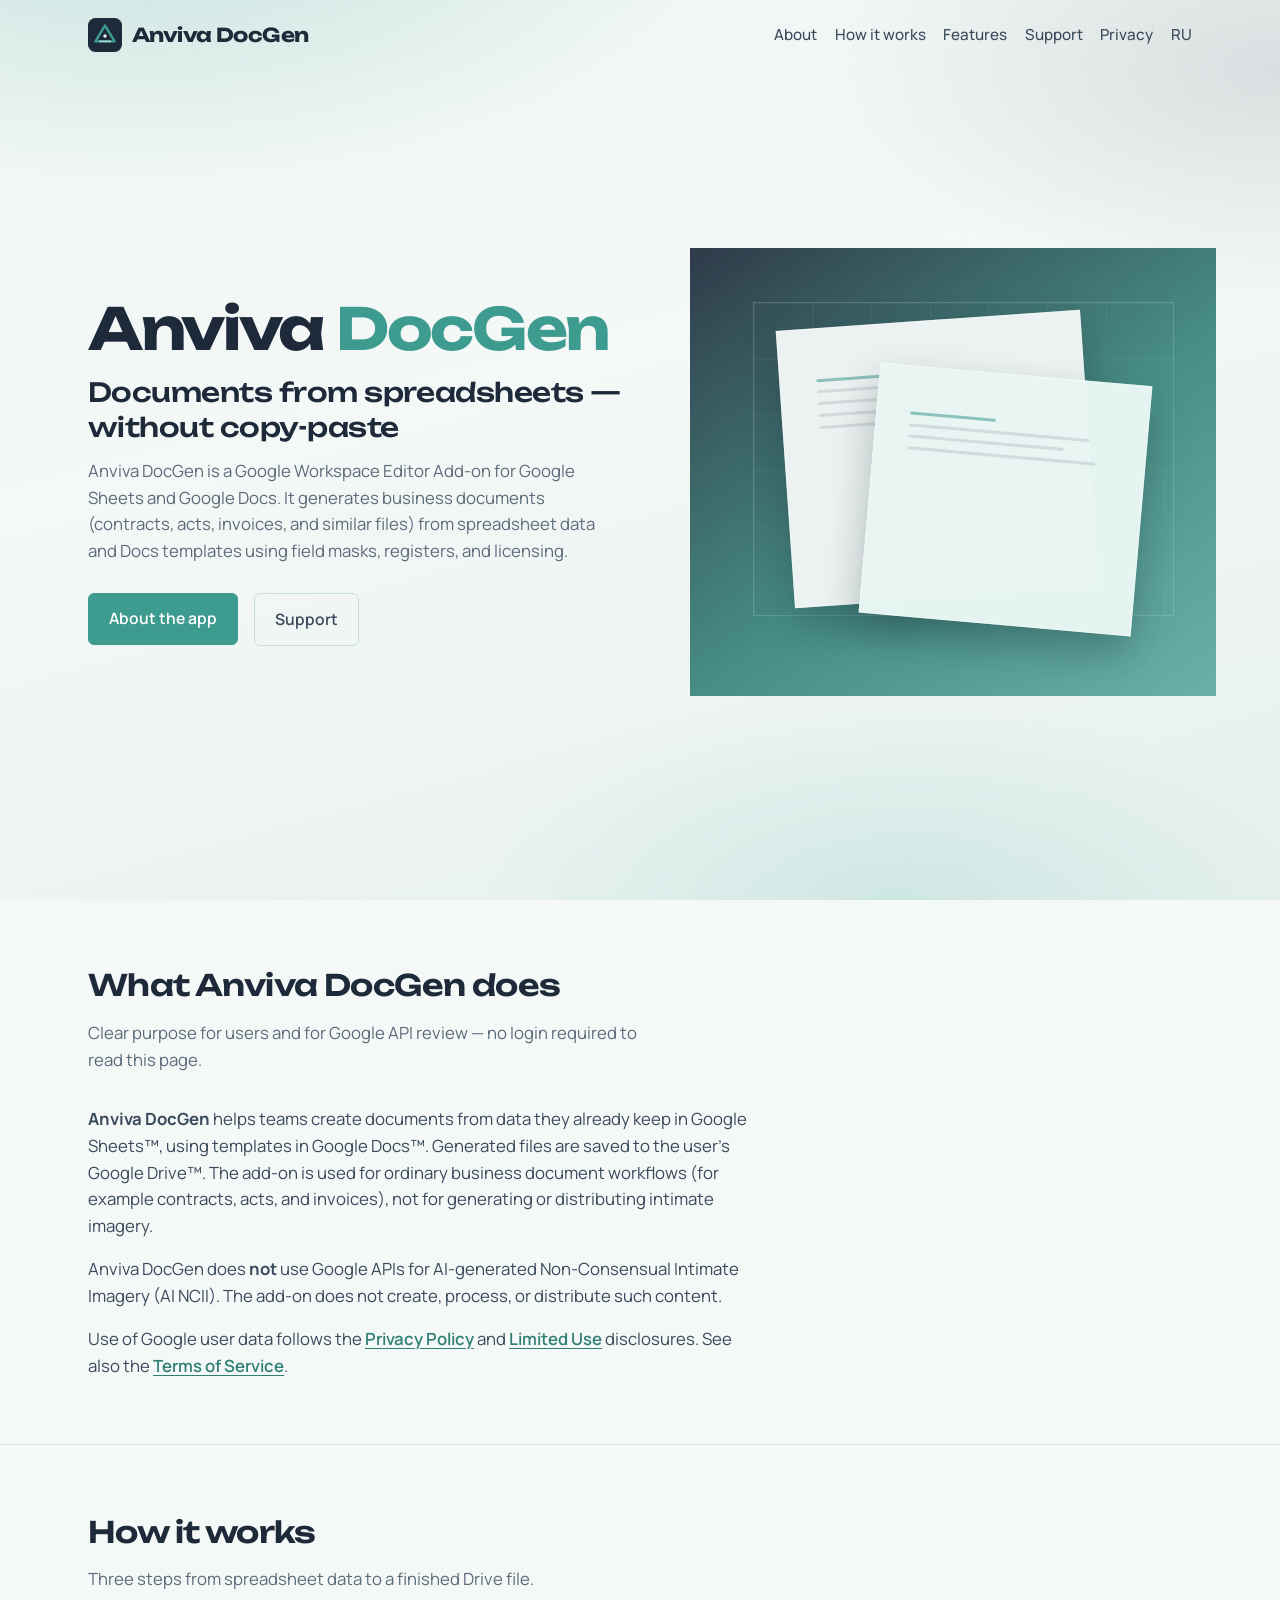
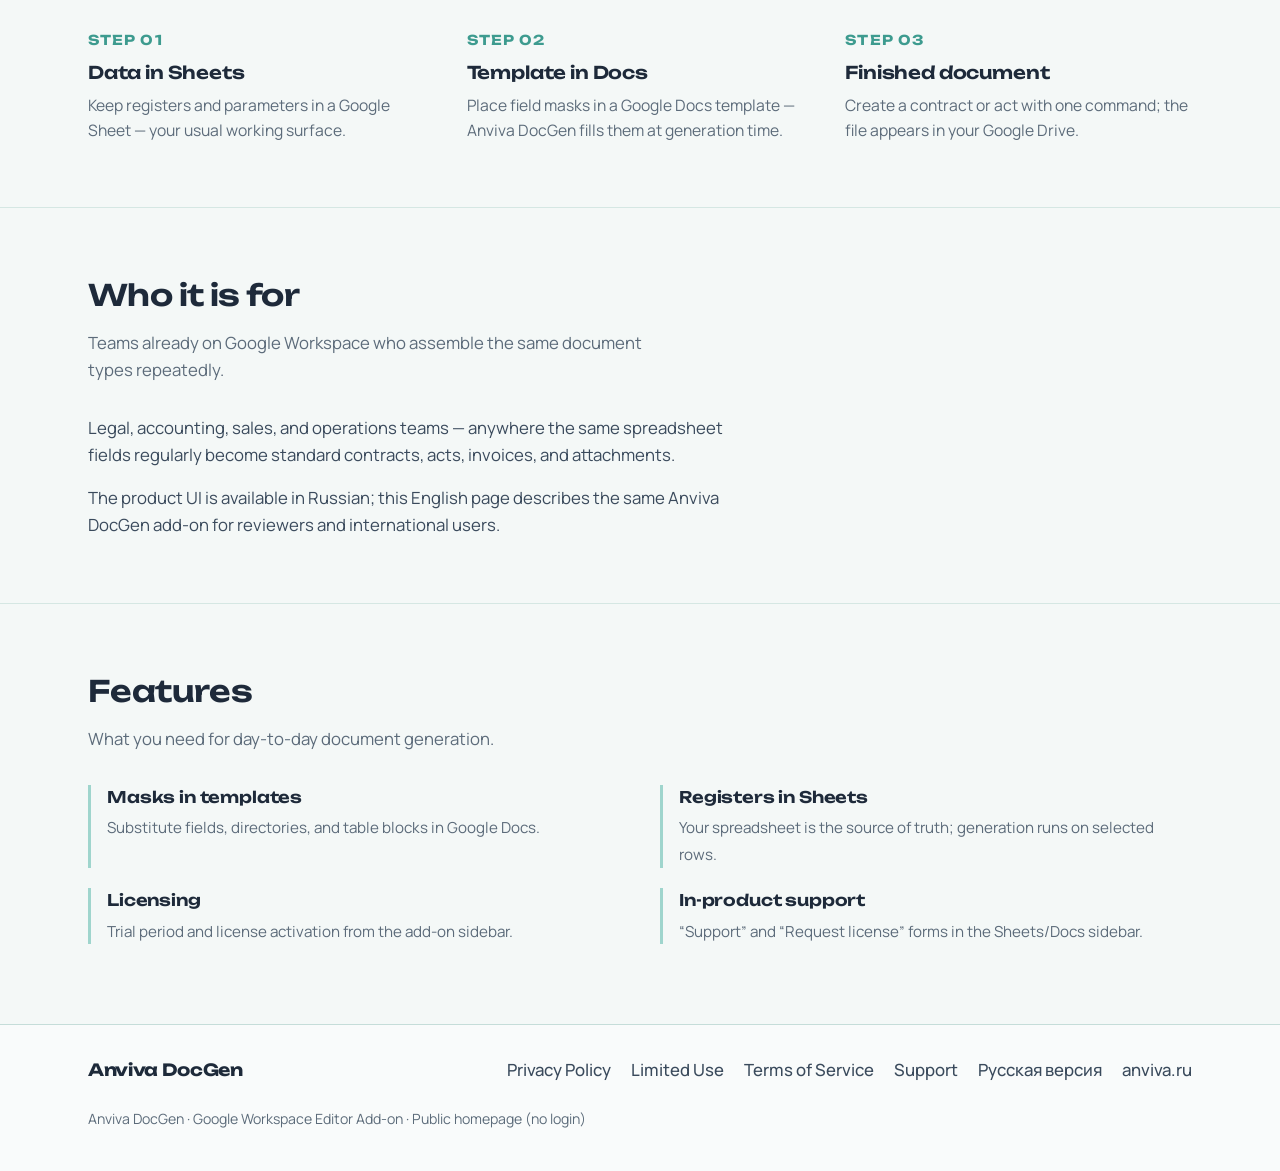
==== index-en.html @ 75b39c0a "Add English homepage for Google OAuth branding verification. Expose purpose, AI NCII disclaimer, and" ====
<!DOCTYPE html>
<html lang="en">
<head>
  <meta charset="utf-8">
  <meta name="viewport" content="width=device-width, initial-scale=1">
  <title>Anviva DocGen — documents from Google Sheets and Docs</title>
  <meta name="description" content="Anviva DocGen is a Google Workspace Editor Add-on that generates business documents from Google Sheets data and Google Docs templates. It does not use Google APIs for AI NCII.">
  <link rel="canonical" href="https://anviva.ru/index-en.html">
  <link rel="alternate" hreflang="ru" href="https://anviva.ru/">
  <link rel="alternate" hreflang="en" href="https://anviva.ru/index-en.html">
  <link rel="icon" href="assets/anviva-icon.svg" type="image/svg+xml">
  <link rel="preconnect" href="https://fonts.googleapis.com">
  <link rel="preconnect" href="https://fonts.gstatic.com" crossorigin>
  <link href="https://fonts.googleapis.com/css2?family=Manrope:wght@400;500;600;700&family=Unbounded:wght@500;600;700&display=swap" rel="stylesheet">
  <link rel="stylesheet" href="css/site.css">
</head>
<body>
  <div class="atmosphere" aria-hidden="true"></div>
  <a class="skip-link" href="#main">Skip to content</a>

  <header class="site-header">
    <a class="brand" href="index-en.html" aria-current="page">
      <img class="brand__mark" src="assets/anviva-icon.svg" width="34" height="34" alt="">
      <span class="brand__name">Anviva DocGen</span>
    </a>
    <nav class="nav" aria-label="Main navigation">
      <a href="#purpose">About</a>
      <a href="#how">How it works</a>
      <a href="#features">Features</a>
      <a href="support-en.html">Support</a>
      <a href="privacy-en.html">Privacy</a>
      <a href="index.html" lang="ru" hreflang="ru">RU</a>
    </nav>
  </header>

  <main id="main">
    <section class="hero" aria-labelledby="hero-brand">
      <div class="hero__copy">
        <h1 class="hero__brand reveal" id="hero-brand">Anviva <span>DocGen</span></h1>
        <p class="hero__headline reveal reveal--delay">Documents from spreadsheets — without copy-paste</p>
        <p class="hero__lead reveal reveal--delay-2">
          Anviva DocGen is a Google Workspace Editor Add-on for Google Sheets and Google Docs.
          It generates business documents (contracts, acts, invoices, and similar files) from
          spreadsheet data and Docs templates using field masks, registers, and licensing.
        </p>
        <div class="cta-row reveal reveal--delay-2">
          <a class="btn btn--primary" href="#purpose">About the app</a>
          <a class="btn btn--ghost" href="support-en.html">Support</a>
        </div>
      </div>
      <div class="hero__visual reveal reveal--delay" aria-hidden="true">
        <div class="hero-stage">
          <div class="hero-stage__grid"></div>
          <div class="hero-stage__sheet hero-stage__sheet--a">
            <div class="hero-stage__sheet-lines">
              <i></i><i></i><i></i><i></i><i></i>
            </div>
          </div>
          <div class="hero-stage__sheet hero-stage__sheet--b">
            <div class="hero-stage__sheet-lines">
              <i></i><i></i><i></i><i></i>
            </div>
          </div>
        </div>
      </div>
    </section>

    <section class="section" id="purpose" aria-labelledby="purpose-title">
      <div class="wrap">
        <h2 class="section__title" id="purpose-title">What Anviva DocGen does</h2>
        <p class="section__lead">
          Clear purpose for users and for Google API review — no login required to read this page.
        </p>
        <div class="compliance">
          <p>
            <strong>Anviva DocGen</strong> helps teams create documents from data they already keep
            in Google Sheets™, using templates in Google Docs™. Generated files are saved to the
            user’s Google Drive™. The add-on is used for ordinary business document workflows
            (for example contracts, acts, and invoices), not for generating or distributing intimate imagery.
          </p>
          <p>
            Anviva DocGen does <strong>not</strong> use Google APIs for AI-generated Non-Consensual
            Intimate Imagery (AI NCII). The add-on does not create, process, or distribute such content.
          </p>
          <p>
            Use of Google user data follows the
            <a href="privacy-en.html">Privacy Policy</a>
            and
            <a href="limited-use-en.html">Limited Use</a>
            disclosures. See also the
            <a href="terms-en.html">Terms of Service</a>.
          </p>
        </div>
      </div>
    </section>

    <section class="section" id="how" aria-labelledby="how-title">
      <div class="wrap">
        <h2 class="section__title" id="how-title">How it works</h2>
        <p class="section__lead">Three steps from spreadsheet data to a finished Drive file.</p>
        <ol class="steps">
          <li>
            <span class="steps__num">Step 01</span>
            <h3>Data in Sheets</h3>
            <p>Keep registers and parameters in a Google Sheet — your usual working surface.</p>
          </li>
          <li>
            <span class="steps__num">Step 02</span>
            <h3>Template in Docs</h3>
            <p>Place field masks in a Google Docs template — Anviva DocGen fills them at generation time.</p>
          </li>
          <li>
            <span class="steps__num">Step 03</span>
            <h3>Finished document</h3>
            <p>Create a contract or act with one command; the file appears in your Google Drive.</p>
          </li>
        </ol>
      </div>
    </section>

    <section class="section" id="audience" aria-labelledby="audience-title">
      <div class="wrap">
        <h2 class="section__title" id="audience-title">Who it is for</h2>
        <p class="section__lead">Teams already on Google Workspace who assemble the same document types repeatedly.</p>
        <div class="audience">
          <p>
            Legal, accounting, sales, and operations teams — anywhere the same spreadsheet fields
            regularly become standard contracts, acts, invoices, and attachments.
          </p>
          <p>
            The product UI is available in Russian; this English page describes the same Anviva DocGen
            add-on for reviewers and international users.
          </p>
        </div>
      </div>
    </section>

    <section class="section" id="features" aria-labelledby="features-title">
      <div class="wrap">
        <h2 class="section__title" id="features-title">Features</h2>
        <p class="section__lead">What you need for day-to-day document generation.</p>
        <ul class="features">
          <li>
            <strong>Masks in templates</strong>
            <span>Substitute fields, directories, and table blocks in Google Docs.</span>
          </li>
          <li>
            <strong>Registers in Sheets</strong>
            <span>Your spreadsheet is the source of truth; generation runs on selected rows.</span>
          </li>
          <li>
            <strong>Licensing</strong>
            <span>Trial period and license activation from the add-on sidebar.</span>
          </li>
          <li>
            <strong>In-product support</strong>
            <span>“Support” and “Request license” forms in the Sheets/Docs sidebar.</span>
          </li>
        </ul>
      </div>
    </section>
  </main>

  <footer class="site-footer">
    <div class="wrap site-footer__inner">
      <div class="site-footer__brand">Anviva DocGen</div>
      <nav class="site-footer__links" aria-label="Footer">
        <a href="privacy-en.html">Privacy Policy</a>
        <a href="limited-use-en.html">Limited Use</a>
        <a href="terms-en.html">Terms of Service</a>
        <a href="support-en.html">Support</a>
        <a href="index.html" lang="ru" hreflang="ru">Русская версия</a>
        <a href="https://anviva.ru/">anviva.ru</a>
      </nav>
      <p class="site-footer__note">Anviva DocGen · Google Workspace Editor Add-on · Public homepage (no login)</p>
    </div>
  </footer>
</body>
</html>
---- css/site.css ----
/* Anviva marketing site — teal / deep slate, Russian-first */

:root {
  --ink: #1e2a3a;
  --ink-soft: #3a4a5c;
  --muted: #5c6b7a;
  --teal: #3d9b8f;
  --teal-deep: #2f7f75;
  --teal-soft: #9fd5cd;
  --mist: #e8f5f3;
  --paper: #f4f8f7;
  --line: #c5ddd9;
  --white: #ffffff;
  --max: 72rem;
  --radius: 6px;
  --font-display: "Unbounded", "Manrope", sans-serif;
  --font-body: "Manrope", "Segoe UI", sans-serif;
}

*,
*::before,
*::after {
  box-sizing: border-box;
}

html {
  scroll-behavior: smooth;
}

body {
  margin: 0;
  font-family: var(--font-body);
  font-size: 1.05rem;
  line-height: 1.6;
  color: var(--ink);
  background: var(--paper);
  -webkit-font-smoothing: antialiased;
}

img {
  max-width: 100%;
  height: auto;
  display: block;
}

a {
  color: var(--teal-deep);
  text-underline-offset: 0.15em;
}

a:hover {
  color: var(--teal);
}

a:focus-visible,
button:focus-visible {
  outline: 2px solid var(--teal);
  outline-offset: 3px;
}

.skip-link {
  position: absolute;
  left: 1rem;
  top: -3rem;
  z-index: 100;
  padding: 0.5rem 0.85rem;
  background: var(--ink);
  color: var(--white);
  text-decoration: none;
  border-radius: var(--radius);
}

.skip-link:focus {
  top: 1rem;
}

/* —— Atmosphere —— */
.atmosphere {
  position: fixed;
  inset: 0;
  z-index: -1;
  pointer-events: none;
  background:
    radial-gradient(ellipse 80% 55% at 12% -10%, rgba(61, 155, 143, 0.22), transparent 55%),
    radial-gradient(ellipse 70% 50% at 100% 8%, rgba(30, 42, 58, 0.12), transparent 50%),
    radial-gradient(ellipse 60% 40% at 70% 100%, rgba(159, 213, 205, 0.35), transparent 55%),
    linear-gradient(165deg, #eef6f4 0%, #f4f8f7 42%, #e6f0ee 100%);
  animation: atmosphere-drift 18s ease-in-out infinite alternate;
}

.atmosphere::after {
  content: "";
  position: absolute;
  inset: 0;
  opacity: 0.35;
  background-image:
    linear-gradient(rgba(30, 42, 58, 0.03) 1px, transparent 1px),
    linear-gradient(90deg, rgba(30, 42, 58, 0.03) 1px, transparent 1px);
  background-size: 48px 48px;
  mask-image: linear-gradient(180deg, rgba(0, 0, 0, 0.55), transparent 70%);
}

@keyframes atmosphere-drift {
  from {
    filter: hue-rotate(0deg) saturate(1);
    transform: scale(1);
  }
  to {
    filter: hue-rotate(8deg) saturate(1.05);
    transform: scale(1.02);
  }
}

/* —— Shell —— */
.site-header {
  display: flex;
  align-items: center;
  justify-content: space-between;
  gap: 1rem;
  max-width: var(--max);
  margin: 0 auto;
  padding: 1.15rem 1.5rem;
}

.brand {
  display: inline-flex;
  align-items: center;
  gap: 0.65rem;
  text-decoration: none;
  color: var(--ink);
}

.brand__mark {
  width: 2.1rem;
  height: 2.1rem;
  flex-shrink: 0;
}

.brand__name {
  font-family: var(--font-display);
  font-weight: 700;
  font-size: 1.2rem;
  letter-spacing: -0.03em;
  line-height: 1;
}

.nav {
  display: flex;
  flex-wrap: wrap;
  gap: 0.35rem 1.1rem;
  font-size: 0.95rem;
}

.nav a {
  color: var(--ink-soft);
  text-decoration: none;
  font-weight: 500;
}

.nav a:hover,
.nav a[aria-current="page"] {
  color: var(--teal-deep);
}

.wrap {
  max-width: var(--max);
  margin: 0 auto;
  padding: 0 1.5rem;
}

/* —— Hero (first viewport) —— */
.hero {
  min-height: calc(100svh - 4.5rem);
  display: grid;
  align-items: center;
  gap: 2rem;
  max-width: var(--max);
  margin: 0 auto;
  padding: 1.5rem 1.5rem 3rem;
}

@media (min-width: 900px) {
  .hero {
    grid-template-columns: minmax(0, 1.05fr) minmax(0, 0.95fr);
    gap: 2.5rem 3rem;
    padding-top: 0.5rem;
    padding-bottom: 2rem;
  }
}

.hero__copy {
  max-width: 34rem;
}

.hero__brand {
  font-family: var(--font-display);
  font-weight: 700;
  font-size: clamp(2.2rem, 5.2vw, 3.6rem);
  letter-spacing: -0.04em;
  line-height: 1.05;
  margin: 0 0 1rem;
  color: var(--ink);
}

.hero__brand span {
  color: var(--teal);
}

.hero__headline {
  font-family: var(--font-display);
  font-weight: 500;
  font-size: clamp(1.25rem, 2.4vw, 1.65rem);
  letter-spacing: -0.02em;
  line-height: 1.3;
  margin: 0 0 0.85rem;
  color: var(--ink);
}

.hero__lead {
  margin: 0 0 1.75rem;
  color: var(--muted);
  font-size: 1.05rem;
  max-width: 32rem;
}

.cta-row {
  display: flex;
  flex-wrap: wrap;
  align-items: center;
  gap: 0.75rem 1rem;
}

.btn {
  display: inline-flex;
  align-items: center;
  justify-content: center;
  padding: 0.8rem 1.25rem;
  border-radius: var(--radius);
  font-family: var(--font-body);
  font-weight: 600;
  font-size: 0.98rem;
  text-decoration: none;
  border: 1.5px solid transparent;
  transition: background 0.2s ease, color 0.2s ease, border-color 0.2s ease, transform 0.2s ease;
}

.btn:active {
  transform: translateY(1px);
}

.btn--primary {
  background: var(--teal);
  color: var(--white);
  border-color: var(--teal);
}

.btn--primary:hover {
  background: var(--teal-deep);
  border-color: var(--teal-deep);
  color: var(--white);
}

.btn--ghost {
  background: transparent;
  color: var(--ink-soft);
  border-color: var(--line);
}

.btn--ghost:hover {
  border-color: var(--teal);
  color: var(--teal-deep);
}

/* Hero visual — full-bleed plane on its column */
.hero__visual {
  position: relative;
  min-height: 18rem;
  border-radius: 0;
  overflow: hidden;
  isolation: isolate;
}

@media (min-width: 900px) {
  .hero__visual {
    min-height: min(70vh, 28rem);
    margin-right: -1.5rem;
  }
}

.hero-stage {
  position: absolute;
  inset: 0;
  background:
    linear-gradient(145deg, rgba(30, 42, 58, 0.92) 0%, rgba(47, 127, 117, 0.88) 55%, rgba(61, 155, 143, 0.75) 100%);
}

.hero-stage__grid {
  position: absolute;
  inset: 12% 8% 18% 12%;
  border: 1px solid rgba(255, 255, 255, 0.18);
  background:
    linear-gradient(rgba(255, 255, 255, 0.06) 1px, transparent 1px),
    linear-gradient(90deg, rgba(255, 255, 255, 0.06) 1px, transparent 1px);
  background-size: 14% 18%;
  opacity: 0.9;
}

.hero-stage__sheet {
  position: absolute;
  background: rgba(244, 248, 247, 0.96);
  border: 1px solid rgba(255, 255, 255, 0.35);
  box-shadow: 0 18px 40px rgba(16, 28, 38, 0.28);
}

.hero-stage__sheet--a {
  width: 58%;
  height: 62%;
  left: 18%;
  top: 16%;
  transform: rotate(-4deg);
  animation: sheet-float 7s ease-in-out infinite alternate;
}

.hero-stage__sheet--b {
  width: 52%;
  height: 56%;
  left: 34%;
  top: 28%;
  transform: rotate(5deg);
  background: rgba(232, 245, 243, 0.98);
  animation: sheet-float 8.5s ease-in-out infinite alternate-reverse;
}

.hero-stage__sheet-lines {
  position: absolute;
  left: 12%;
  right: 12%;
  top: 18%;
  display: flex;
  flex-direction: column;
  gap: 0.55rem;
}

.hero-stage__sheet-lines i {
  display: block;
  height: 3px;
  background: rgba(30, 42, 58, 0.12);
  border-radius: 2px;
}

.hero-stage__sheet-lines i:nth-child(1) {
  width: 42%;
  background: var(--teal);
  opacity: 0.55;
}

.hero-stage__sheet-lines i:nth-child(2) {
  width: 88%;
}

.hero-stage__sheet-lines i:nth-child(3) {
  width: 76%;
}

.hero-stage__sheet-lines i:nth-child(4) {
  width: 92%;
}

.hero-stage__sheet-lines i:nth-child(5) {
  width: 64%;
}

@keyframes sheet-float {
  from {
    transform: translateY(0) rotate(var(--r, -4deg));
  }
  to {
    transform: translateY(-10px) rotate(calc(var(--r, -4deg) + 1.5deg));
  }
}

.hero-stage__sheet--a {
  --r: -4deg;
}

.hero-stage__sheet--b {
  --r: 5deg;
}

/* Reveal motion */
.reveal {
  opacity: 0;
  transform: translateY(14px);
  animation: reveal-up 0.9s ease forwards;
}

.reveal--delay {
  animation-delay: 0.15s;
}

.reveal--delay-2 {
  animation-delay: 0.28s;
}

@keyframes reveal-up {
  to {
    opacity: 1;
    transform: translateY(0);
  }
}

@media (prefers-reduced-motion: reduce) {
  .atmosphere,
  .hero-stage__sheet--a,
  .hero-stage__sheet--b,
  .reveal {
    animation: none !important;
  }

  .reveal {
    opacity: 1;
    transform: none;
  }
}

/* —— Sections —— */
.section {
  padding: 4rem 0;
}

.section + .section {
  border-top: 1px solid rgba(197, 221, 217, 0.65);
}

.section__title {
  font-family: var(--font-display);
  font-weight: 600;
  font-size: clamp(1.35rem, 2.5vw, 1.85rem);
  letter-spacing: -0.02em;
  margin: 0 0 0.65rem;
}

.section__lead {
  margin: 0 0 2rem;
  color: var(--muted);
  max-width: 36rem;
}

.steps {
  list-style: none;
  margin: 0;
  padding: 0;
  display: grid;
  gap: 1.75rem;
}

@media (min-width: 800px) {
  .steps {
    grid-template-columns: repeat(3, 1fr);
    gap: 2rem;
  }
}

.steps li {
  position: relative;
  padding-top: 0.25rem;
}

.steps__num {
  display: block;
  font-family: var(--font-display);
  font-weight: 700;
  font-size: 0.85rem;
  letter-spacing: 0.08em;
  text-transform: uppercase;
  color: var(--teal);
  margin-bottom: 0.45rem;
}

.steps h3 {
  font-family: var(--font-display);
  font-weight: 600;
  font-size: 1.1rem;
  margin: 0 0 0.4rem;
  letter-spacing: -0.01em;
}

.steps p {
  margin: 0;
  color: var(--muted);
  font-size: 0.98rem;
}

.audience {
  display: grid;
  gap: 1rem;
  max-width: 40rem;
}

.audience p {
  margin: 0;
  color: var(--ink-soft);
}

.features {
  list-style: none;
  margin: 0;
  padding: 0;
  display: grid;
  gap: 1.25rem 2.5rem;
}

@media (min-width: 700px) {
  .features {
    grid-template-columns: 1fr 1fr;
  }
}

.features li {
  padding-left: 1rem;
  border-left: 3px solid var(--teal-soft);
}

.features strong {
  display: block;
  font-family: var(--font-display);
  font-weight: 600;
  font-size: 1rem;
  margin-bottom: 0.25rem;
  letter-spacing: -0.01em;
}

.features span {
  color: var(--muted);
  font-size: 0.95rem;
}

.compliance {
  max-width: 42rem;
  display: grid;
  gap: 1rem;
}

.compliance p {
  margin: 0;
  color: var(--ink-soft);
}

.compliance a {
  font-weight: 600;
}

/* —— Inner pages —— */
.page-hero {
  padding: 2.5rem 0 1.5rem;
}

.page-hero h1 {
  font-family: var(--font-display);
  font-weight: 700;
  font-size: clamp(1.75rem, 3.5vw, 2.4rem);
  letter-spacing: -0.03em;
  margin: 0 0 0.5rem;
}

.page-hero p {
  margin: 0;
  color: var(--muted);
  max-width: 38rem;
}

.prose {
  padding: 0 0 4rem;
  max-width: 42rem;
}

.prose h2 {
  font-family: var(--font-display);
  font-weight: 600;
  font-size: 1.2rem;
  letter-spacing: -0.015em;
  margin: 2rem 0 0.65rem;
}

.prose p,
.prose li {
  color: var(--ink-soft);
}

.prose ul {
  padding-left: 1.2rem;
}

.prose li + li {
  margin-top: 0.35rem;
}

.meta {
  font-size: 0.9rem;
  color: var(--muted);
}

.contact-block {
  margin: 1.5rem 0;
  padding: 1.25rem 0;
  border-top: 1px solid var(--line);
  border-bottom: 1px solid var(--line);
}

.contact-block a {
  font-weight: 600;
  font-size: 1.1rem;
  text-decoration: none;
}

.faq {
  margin: 0;
  padding: 0;
}

.faq dt {
  font-family: var(--font-display);
  font-weight: 600;
  font-size: 1.02rem;
  margin-top: 1.5rem;
  letter-spacing: -0.01em;
}

.faq dd {
  margin: 0.4rem 0 0;
  color: var(--muted);
}

/* —— Footer —— */
.site-footer {
  border-top: 1px solid var(--line);
  background: rgba(255, 255, 255, 0.45);
  padding: 2rem 0 2.5rem;
  margin-top: 1rem;
}

.site-footer__inner {
  display: flex;
  flex-wrap: wrap;
  gap: 1rem 2rem;
  align-items: flex-start;
  justify-content: space-between;
}

.site-footer__brand {
  font-family: var(--font-display);
  font-weight: 700;
  letter-spacing: -0.02em;
}

.site-footer__links {
  display: flex;
  flex-wrap: wrap;
  gap: 0.75rem 1.25rem;
}

.site-footer__links a {
  text-decoration: none;
  color: var(--ink-soft);
  font-weight: 500;
}

.site-footer__links a:hover {
  color: var(--teal-deep);
}

.site-footer__note {
  width: 100%;
  margin: 0.5rem 0 0;
  font-size: 0.88rem;
  color: var(--muted);
}
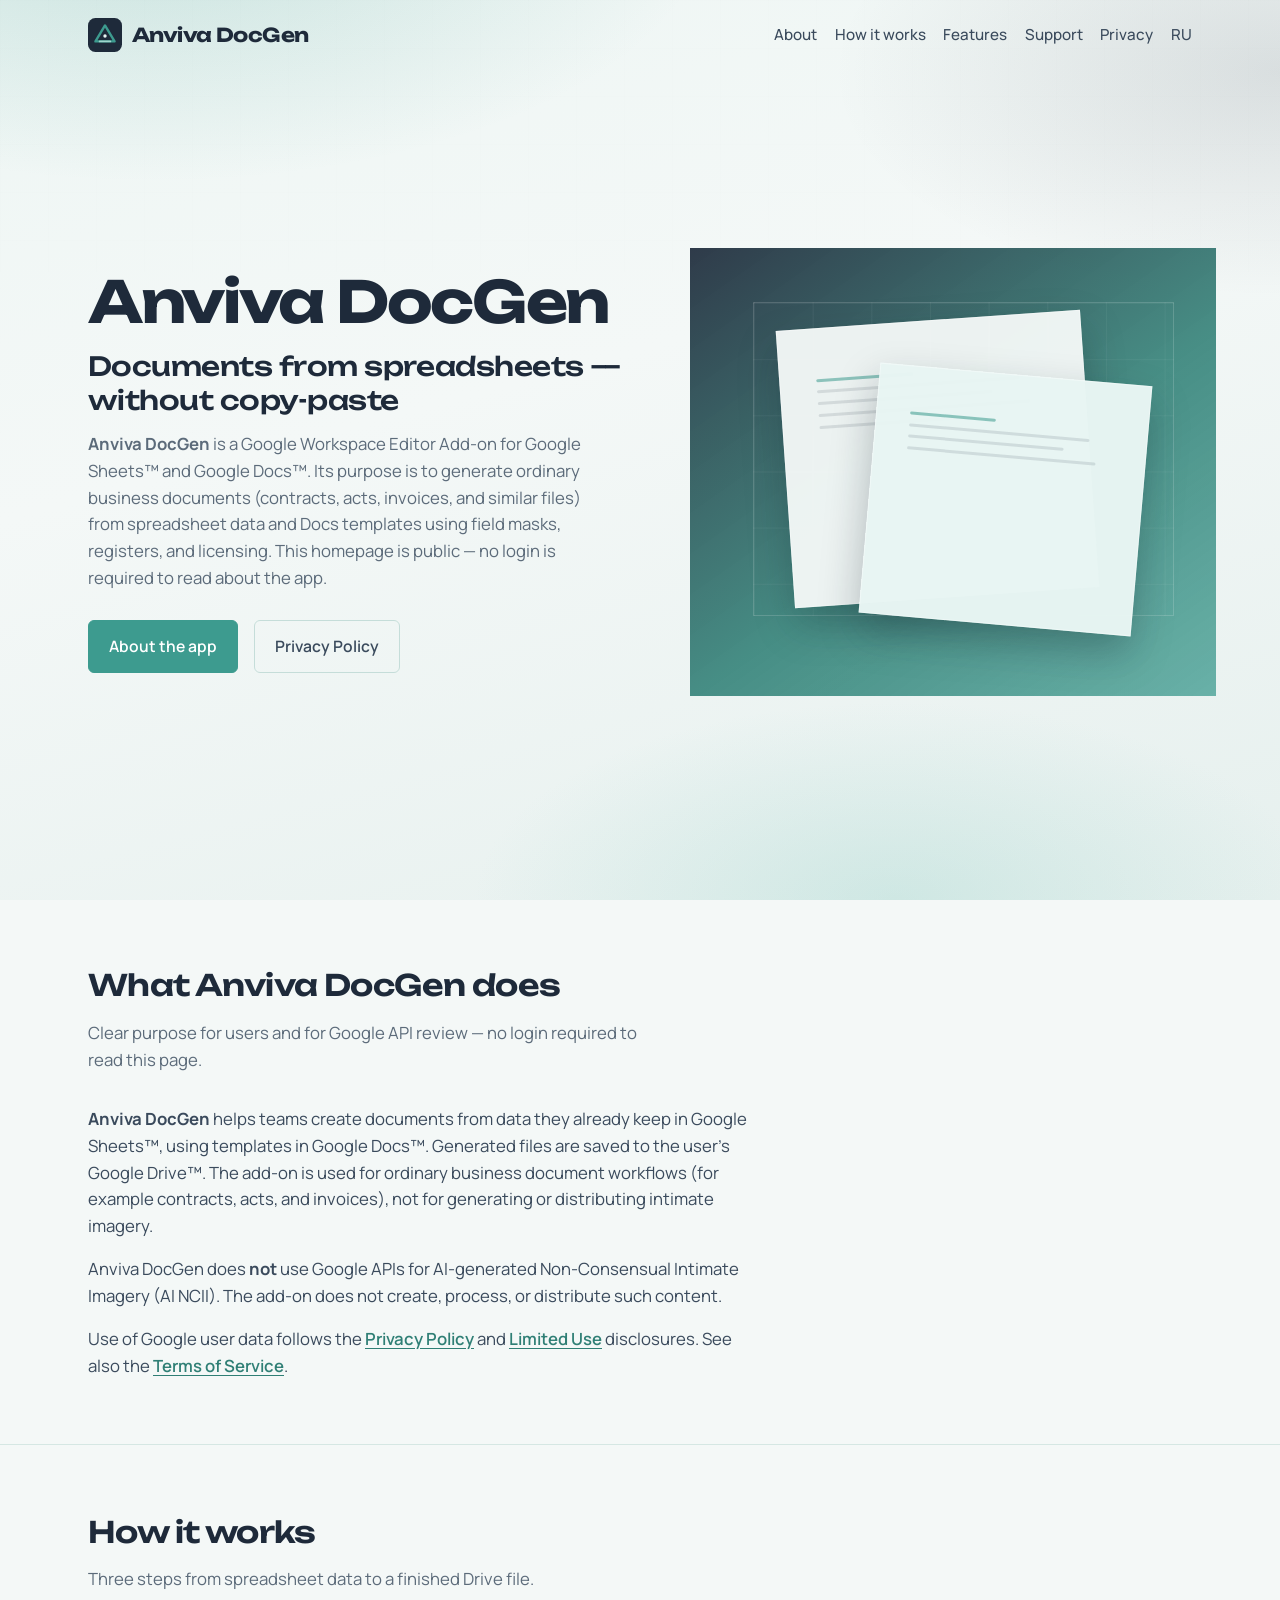
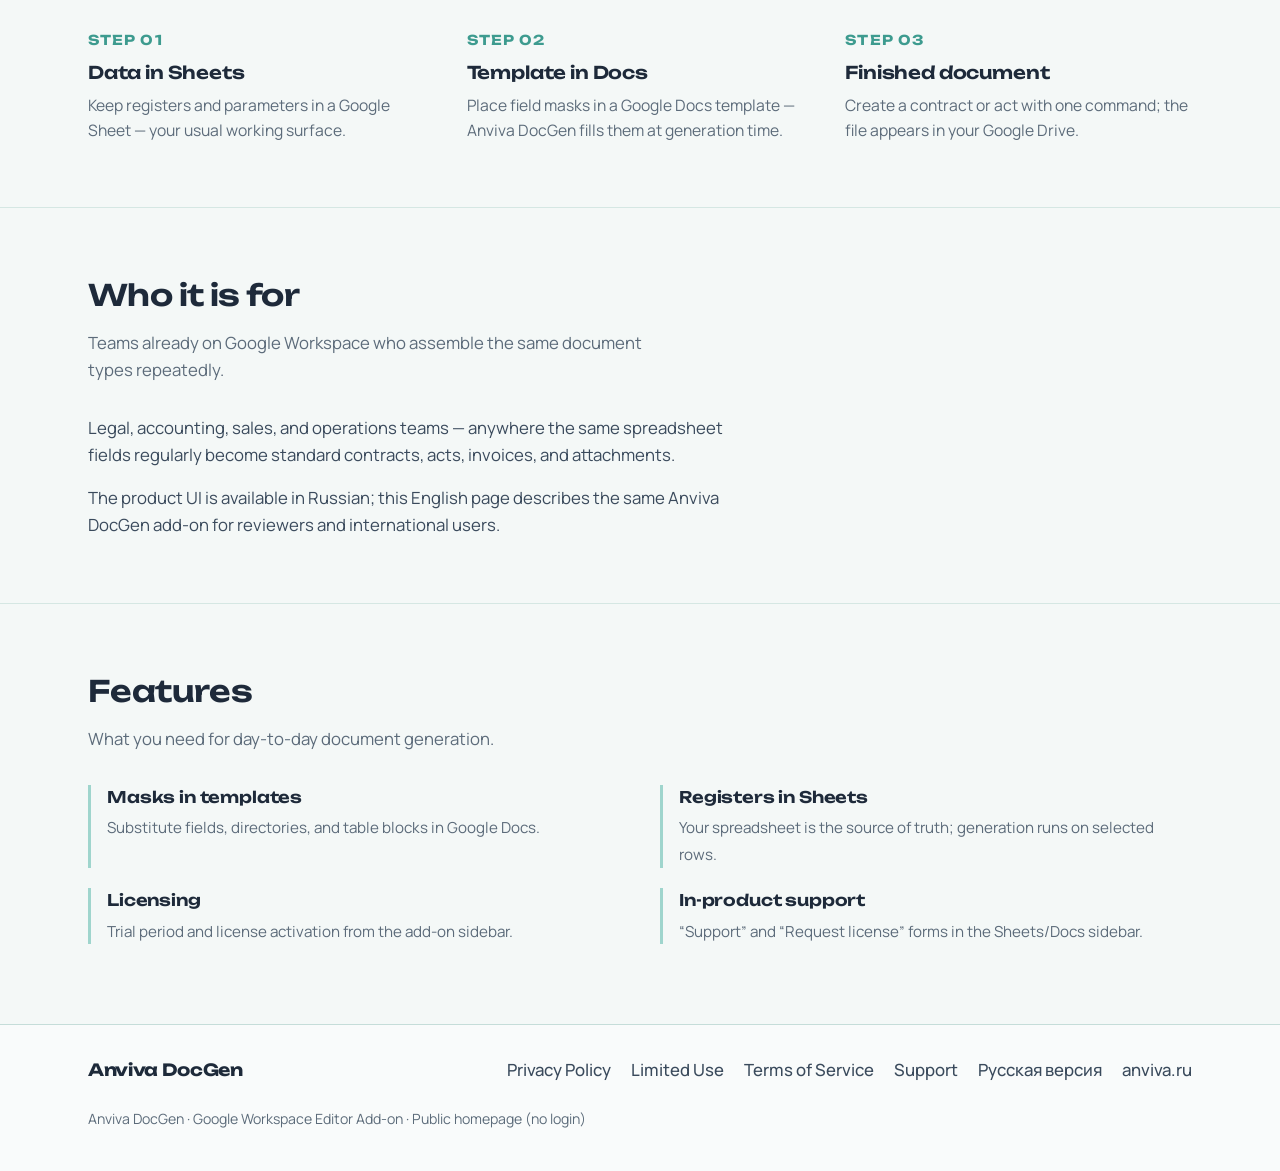
==== commit d419b25b: "Expand privacy policy and harden homepage for Google OAuth verification. Detail Google data access, " ====
--- a/index-en.html
+++ b/index-en.html
@@ -36,16 +36,17 @@
   <main id="main">
     <section class="hero" aria-labelledby="hero-brand">
       <div class="hero__copy">
-        <h1 class="hero__brand reveal" id="hero-brand">Anviva <span>DocGen</span></h1>
+        <h1 class="hero__brand reveal" id="hero-brand">Anviva DocGen</h1>
         <p class="hero__headline reveal reveal--delay">Documents from spreadsheets — without copy-paste</p>
         <p class="hero__lead reveal reveal--delay-2">
-          Anviva DocGen is a Google Workspace Editor Add-on for Google Sheets and Google Docs.
-          It generates business documents (contracts, acts, invoices, and similar files) from
-          spreadsheet data and Docs templates using field masks, registers, and licensing.
+          <strong>Anviva DocGen</strong> is a Google Workspace Editor Add-on for Google Sheets™ and Google Docs™.
+          Its purpose is to generate ordinary business documents (contracts, acts, invoices, and similar files)
+          from spreadsheet data and Docs templates using field masks, registers, and licensing.
+          This homepage is public — no login is required to read about the app.
         </p>
         <div class="cta-row reveal reveal--delay-2">
           <a class="btn btn--primary" href="#purpose">About the app</a>
-          <a class="btn btn--ghost" href="support-en.html">Support</a>
+          <a class="btn btn--ghost" href="privacy-en.html">Privacy Policy</a>
         </div>
       </div>
       <div class="hero__visual reveal reveal--delay" aria-hidden="true">
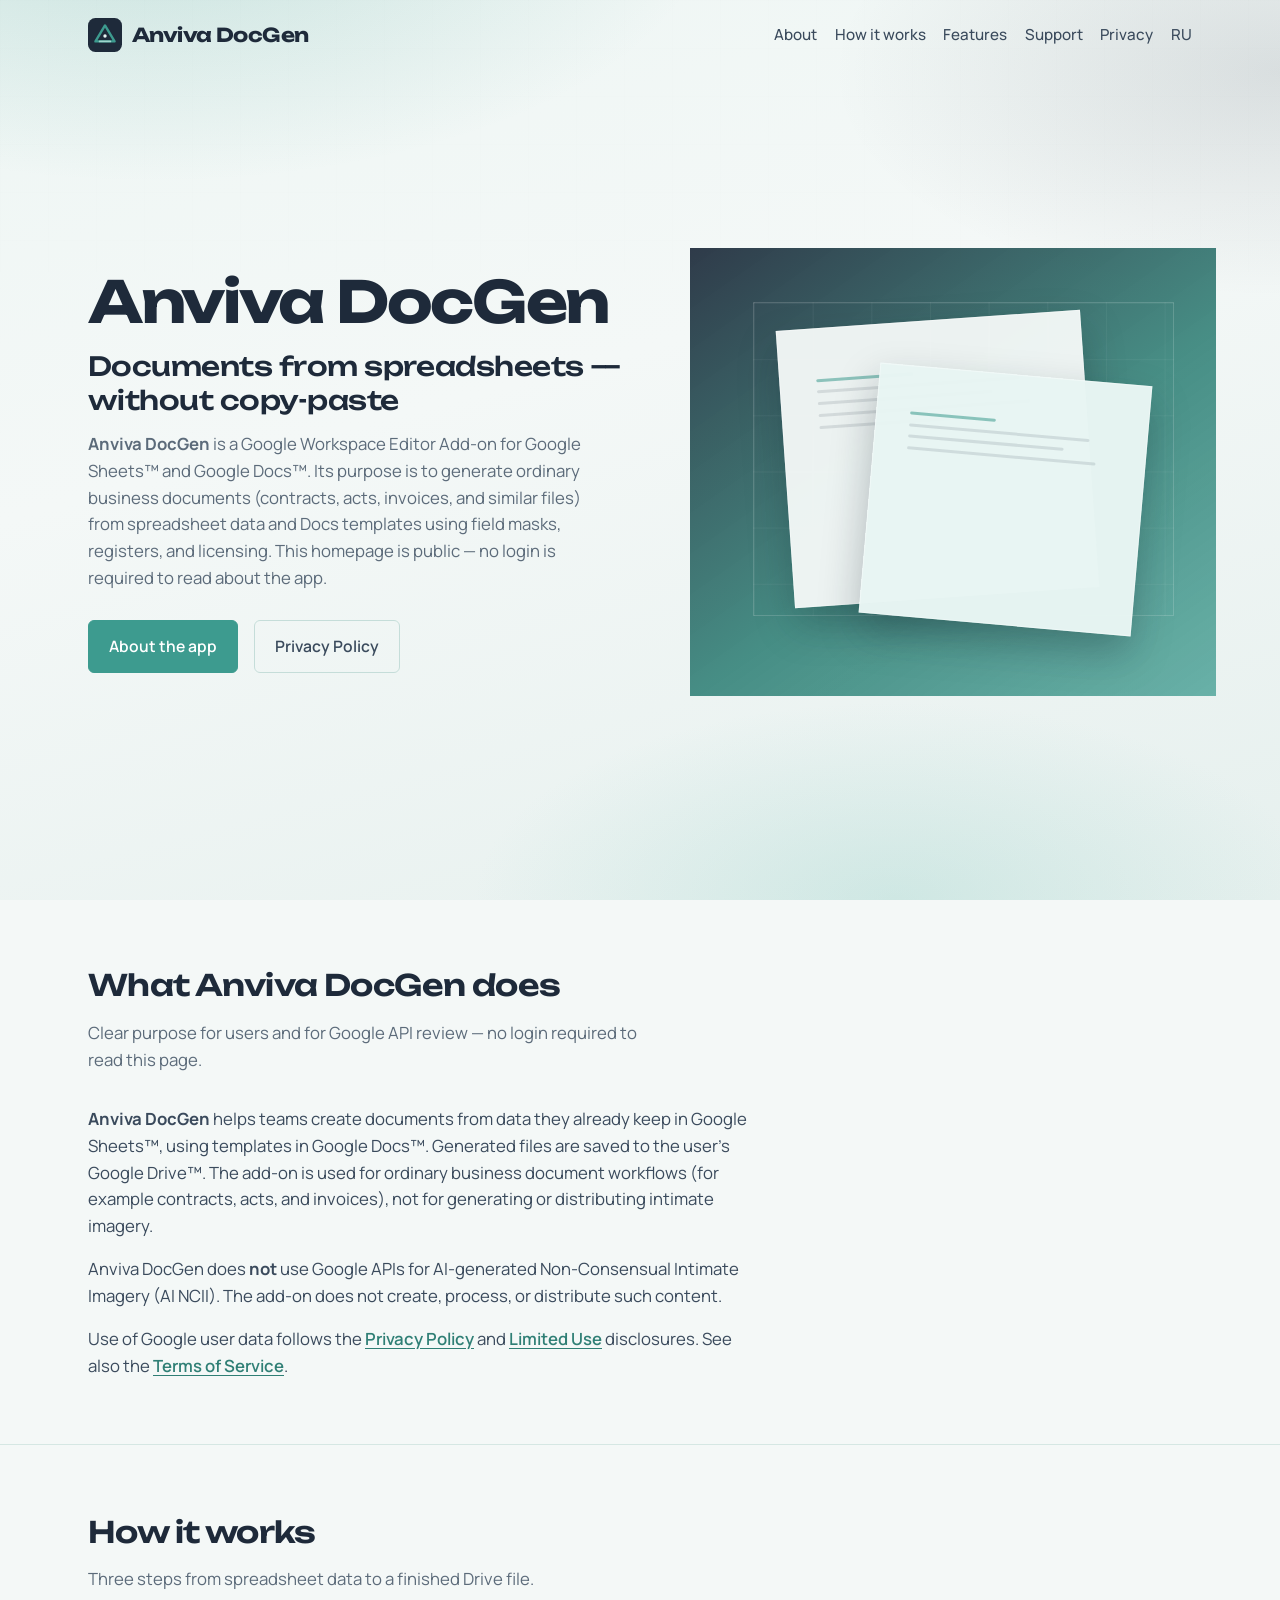
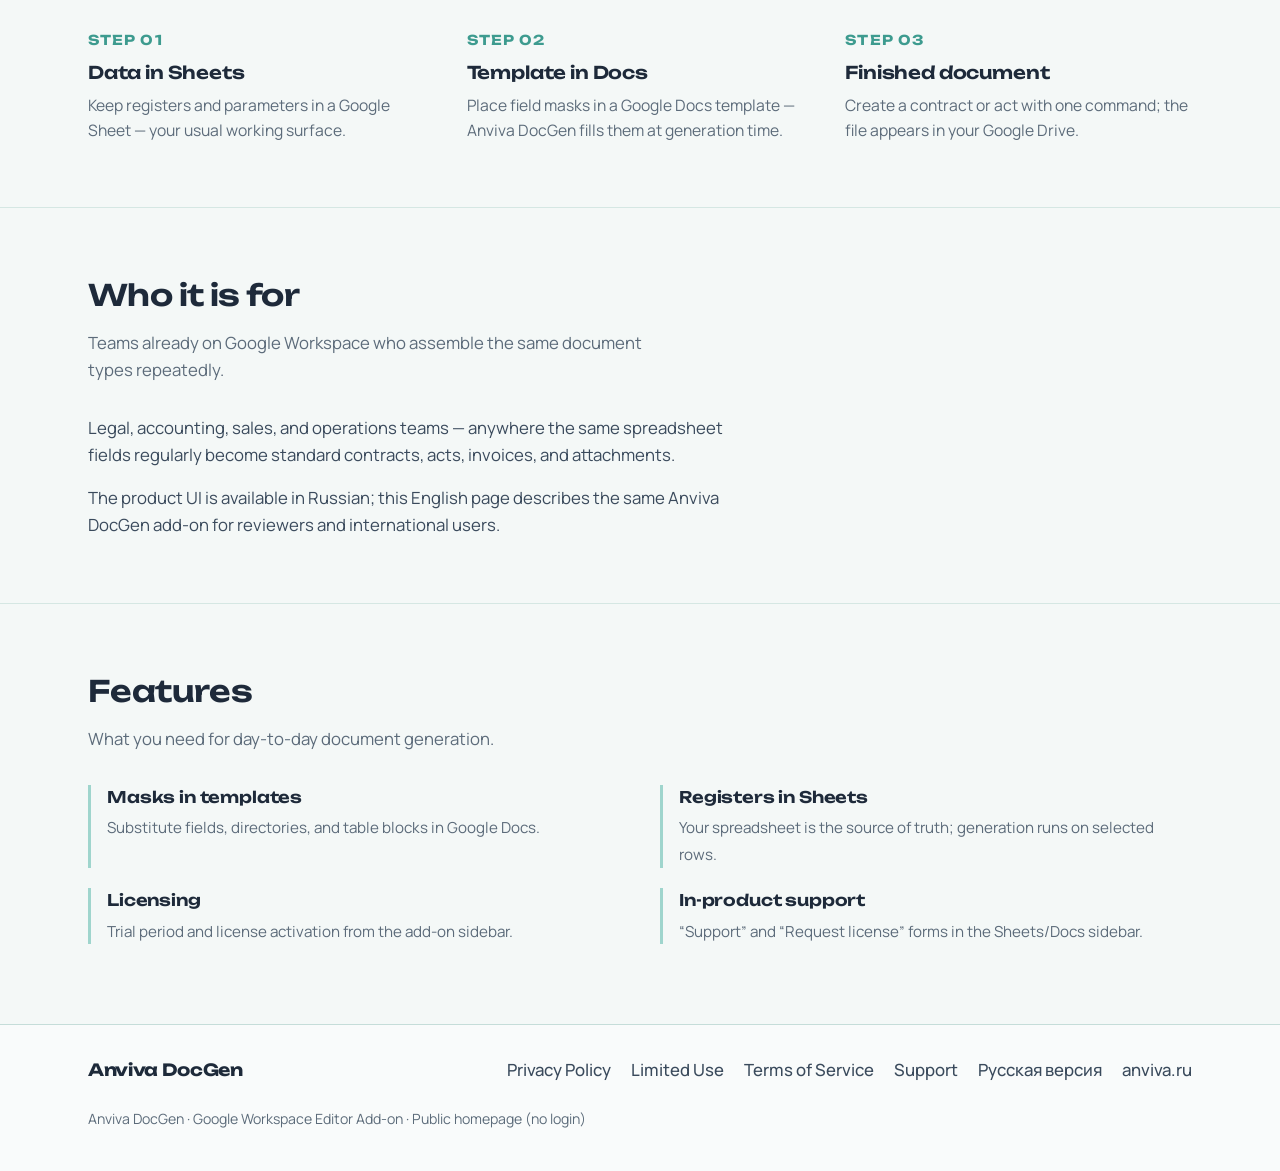
==== commit 73f87a1f: "Fix OAuth crawler invisibility: do not hide hero copy with opacity 0. Branding checkers often skip C" ====
--- a/index-en.html
+++ b/index-en.html
@@ -36,20 +36,20 @@
   <main id="main">
     <section class="hero" aria-labelledby="hero-brand">
       <div class="hero__copy">
-        <h1 class="hero__brand reveal" id="hero-brand">Anviva DocGen</h1>
-        <p class="hero__headline reveal reveal--delay">Documents from spreadsheets — without copy-paste</p>
-        <p class="hero__lead reveal reveal--delay-2">
+        <h1 class="hero__brand" id="hero-brand">Anviva DocGen</h1>
+        <p class="hero__headline">Documents from spreadsheets — without copy-paste</p>
+        <p class="hero__lead">
           <strong>Anviva DocGen</strong> is a Google Workspace Editor Add-on for Google Sheets™ and Google Docs™.
           Its purpose is to generate ordinary business documents (contracts, acts, invoices, and similar files)
           from spreadsheet data and Docs templates using field masks, registers, and licensing.
           This homepage is public — no login is required to read about the app.
         </p>
-        <div class="cta-row reveal reveal--delay-2">
+        <div class="cta-row">
           <a class="btn btn--primary" href="#purpose">About the app</a>
           <a class="btn btn--ghost" href="privacy-en.html">Privacy Policy</a>
         </div>
       </div>
-      <div class="hero__visual reveal reveal--delay" aria-hidden="true">
+      <div class="hero__visual" aria-hidden="true">
         <div class="hero-stage">
           <div class="hero-stage__grid"></div>
           <div class="hero-stage__sheet hero-stage__sheet--a">
--- a/css/site.css
+++ b/css/site.css
@@ -387,10 +387,10 @@
   --r: 5deg;
 }
 
-/* Reveal motion */
+/* Reveal motion — never start at opacity:0 (OAuth/brand crawlers often skip CSS animation) */
 .reveal {
-  opacity: 0;
-  transform: translateY(14px);
+  opacity: 1;
+  transform: translateY(10px);
   animation: reveal-up 0.9s ease forwards;
 }
 
